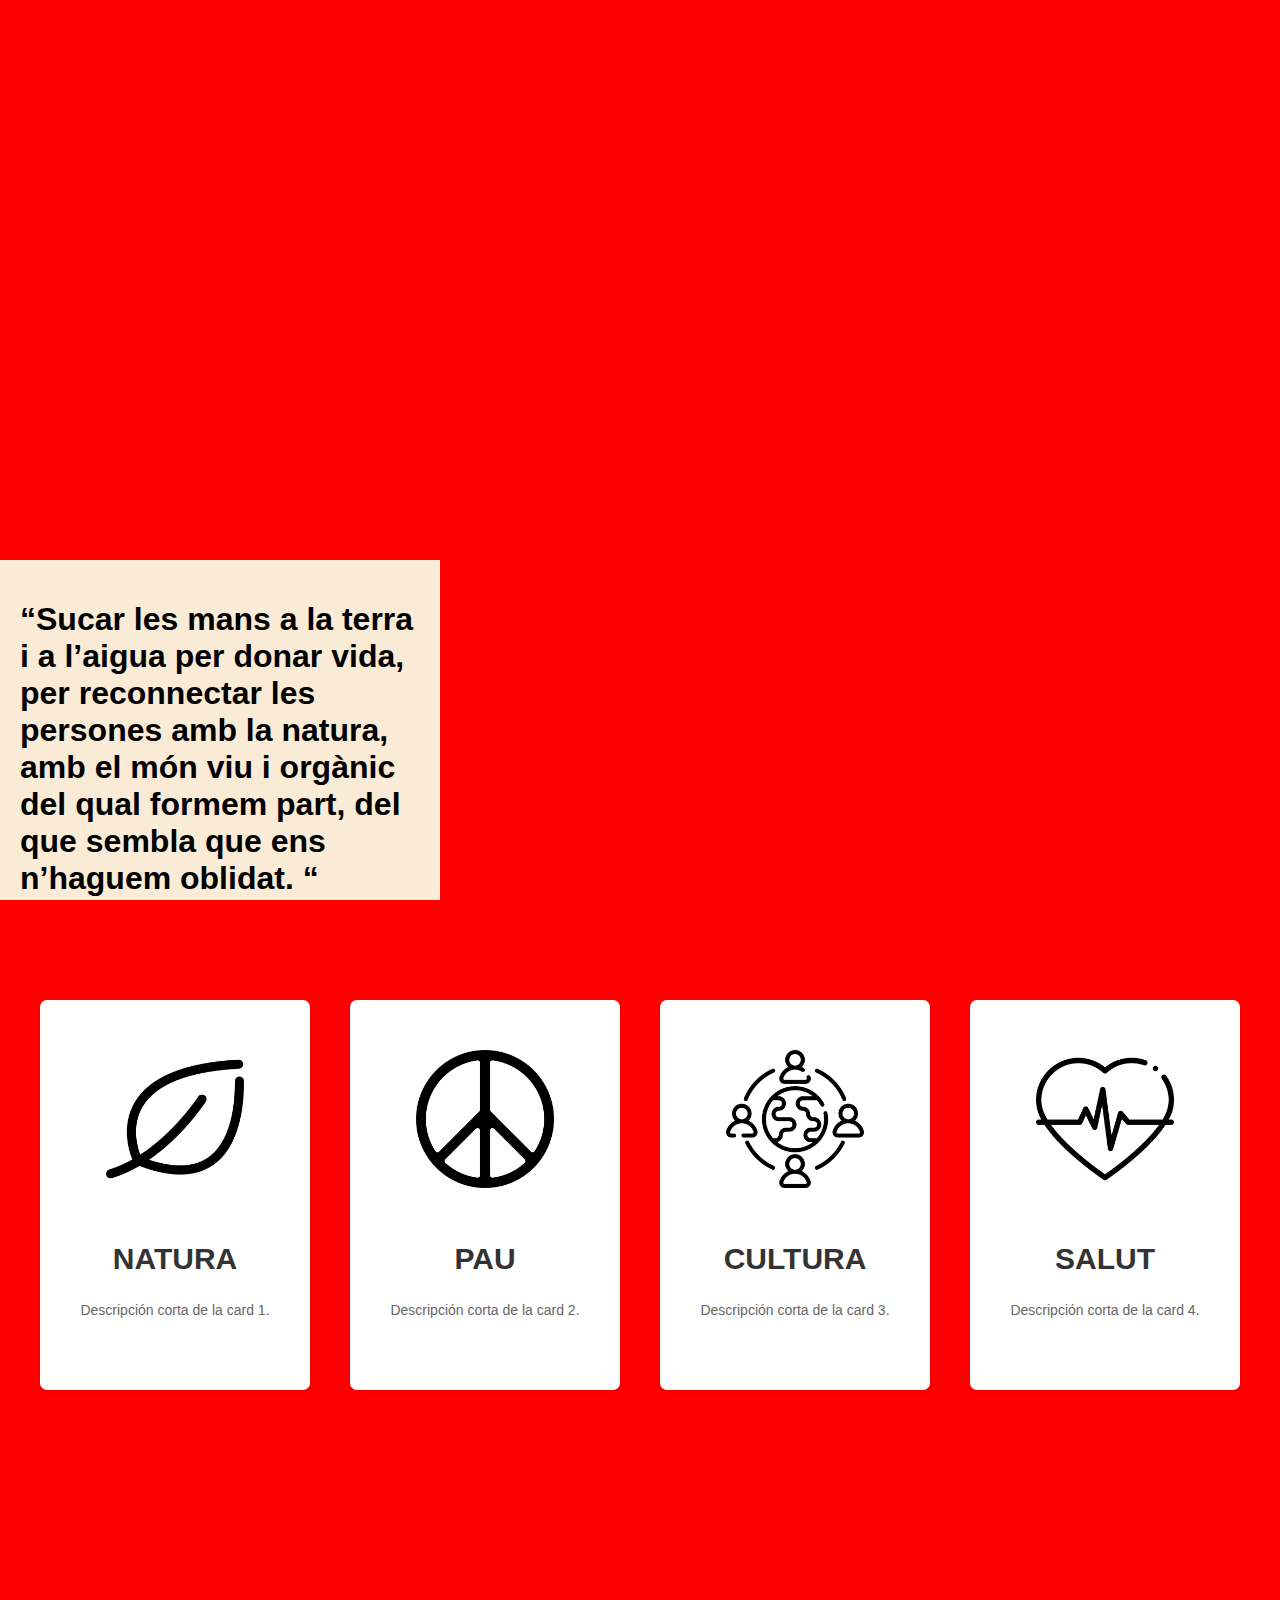
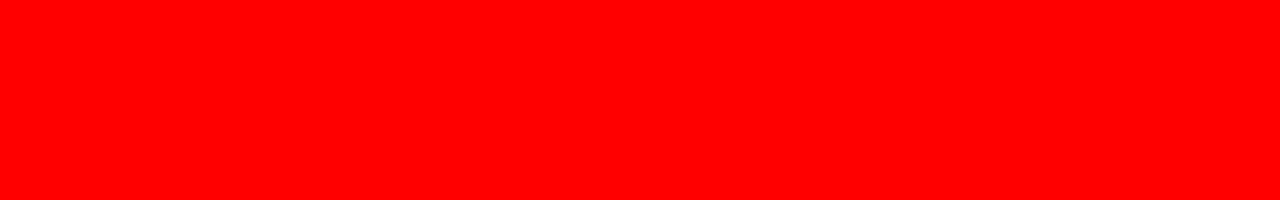
==== index.html @ 34afb7a5 "actualizació divendres 26" ====
<!DOCTYPE html>
<html lang="en">
<head>
    <meta charset="UTF-8">
    <meta http-equiv="X-UA-Compatible" content="IE=edge">
    <meta name="viewport" content="width=device-width, initial-scale=1.0">
    <title>Can Mas De La Riera</title>
    <link rel="stylesheet" href="index.css">
</head>
<body>
    
    <header>

    </header>
    
    <main>
        <div class="home">
            <img >
            
            <div class="main-img__box">
                <h1>“Sucar les mans a la terra i a l’aigua per donar vida,
                    per reconnectar les persones amb la natura,
                    amb el món viu i orgànic del qual formem part,
                    del que sembla que ens n’haguem oblidat. “</h1>
            </div>
        
        </div>

        <div class="slide_1">
            <div class="card-box">
                <div class="card">
                    <img src="/assets/leaf_514663.png" alt="Imagen 1">
                    <h2>NATURA</h2>
                    <p>Descripción corta de la card 1.</p>
                </div>
                
                <div class="card">
                    <img src="/assets/peace_1237610.png" alt="Imagen 2">
                    <h2>PAU</h2>
                    <p>Descripción corta de la card 2.</p>
                </div>
                
                <div class="card">
                    <img src="/assets/people_7429895.png" alt="Imagen 3">
                    <h2>CULTURA</h2>
                    <p>Descripción corta de la card 3.</p>
                </div>
                
                <div class="card">
                    <img src="/assets/heartbeat_5447943.png" alt="Imagen 4">
                    <h2>SALUT</h2>
                    <p>Descripción corta de la card 4.</p>
                </div>
            </div>
        </div>
    </main>
    
    <footer>

    </footer>
    

</body>
</html>
---- index.css ----
body{
    margin: 0;
    overflow-x: hidden;
    font-family: Arial, Helvetica, sans-serif;
}

.home{
    background-image: url(/assets/businessfornature-banner.png);
    width: 100vw;
    height: 100vh;
    background-color: rgb(255, 0, 0);
    position: relative;
}



.main-img__box{
    padding-top: 20px;
    padding-right: 20px;
    padding-bottom: 20px;
    padding-left: 20px;
    background-color: antiquewhite;
    height: 300px;
    width: 400px;
    position: absolute;
    bottom: 0;
    }

.slide_1{
    width: 100vw;
    height: 100vh;
    background-color: red;
}

.card-box{
    display: flex;
    justify-content: center;
}

.card {
    background-color: #ffffff;
    box-shadow: 0 2px 4px rgba(0, 0, 0, 0.1);
    border-radius: 7px;
    padding: 20px;
    margin: 20px;
    width: 230px;
    height: 350px;
    text-align: center;
    margin-top: 100px;
}

.card img {
    margin-top: 30px;
    width: 60%;
}

.card h2 {
    margin-top: 50px;
    color: #333333;
    font-size: 30px;
}

.card p {
    color: #666666;
    font-size: 14px;
    line-height: 1.4;
}
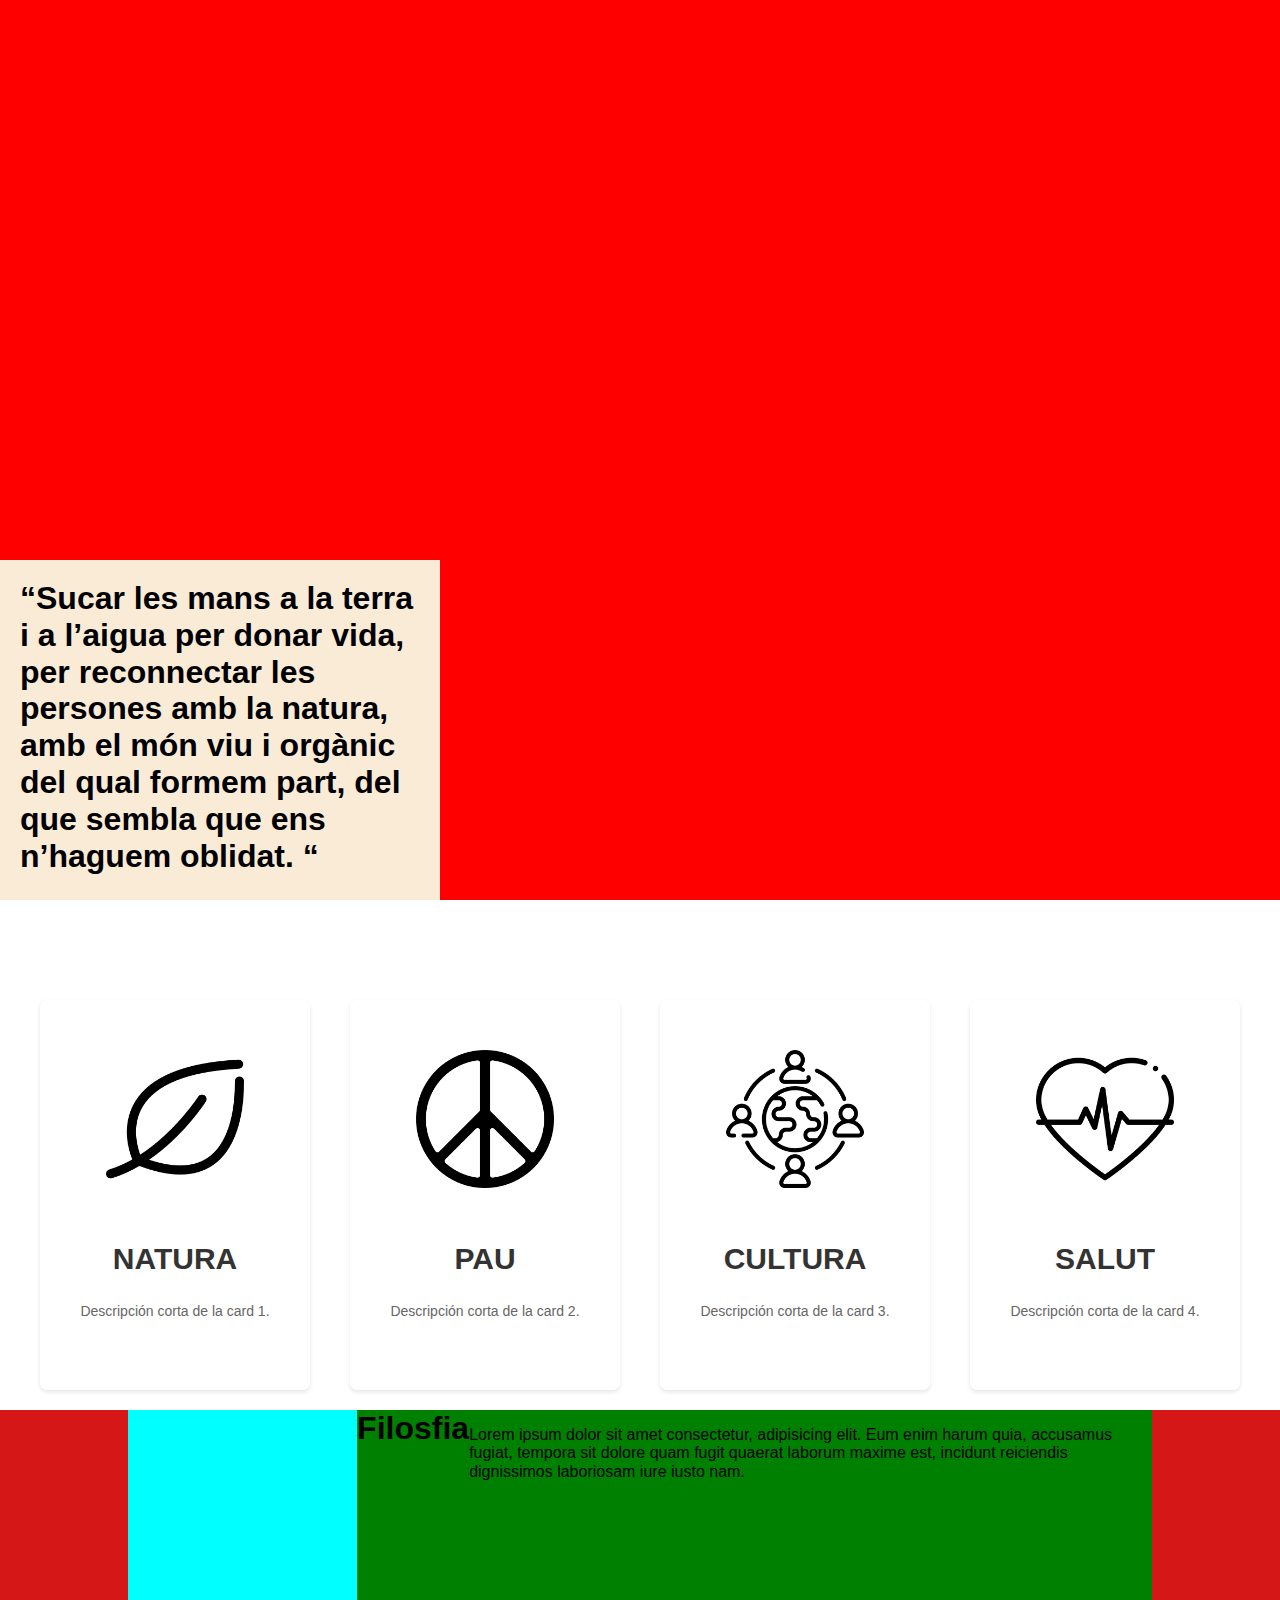
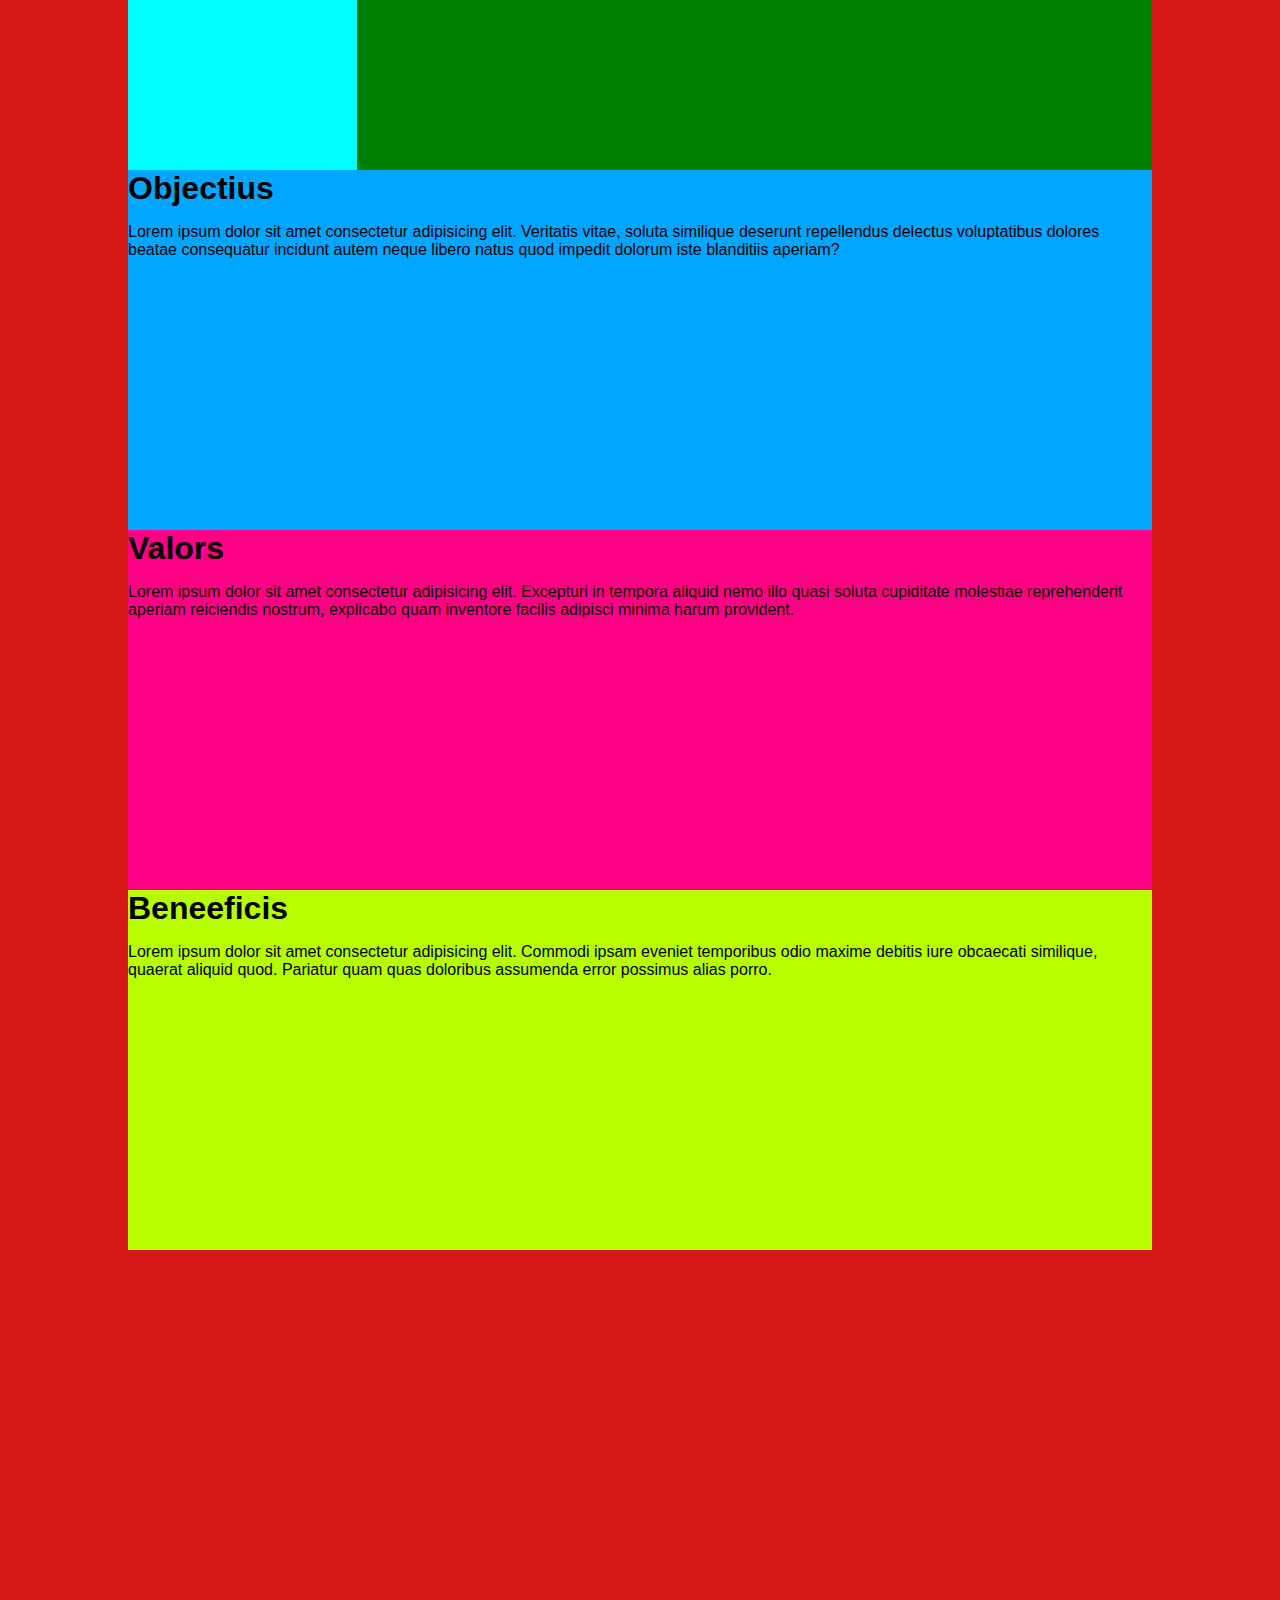
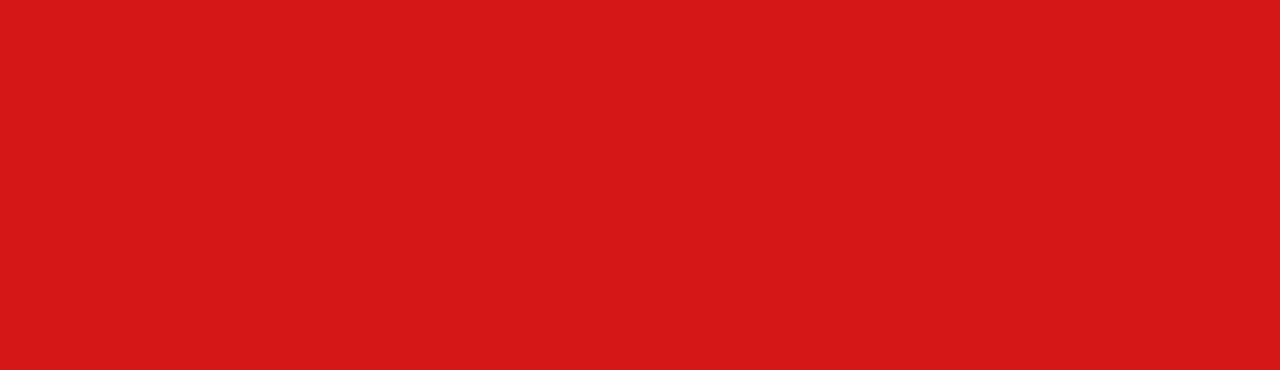
==== commit f0b6554e: "actulizacio" ====
--- a/index.html
+++ b/index.html
@@ -5,6 +5,7 @@
     <meta http-equiv="X-UA-Compatible" content="IE=edge">
     <meta name="viewport" content="width=device-width, initial-scale=1.0">
     <title>Can Mas De La Riera</title>
+    <link rel="stylesheet" href="normalize.css">
     <link rel="stylesheet" href="index.css">
 </head>
 <body>
@@ -53,6 +54,30 @@
                 </div>
             </div>
         </div>
+
+        <div class="slide_2">
+            <div class="info-container">
+                <div class="info-container-apartat__1">
+                    <div class="info-container-apartat__container-imatge">
+                        <img src="/" alt="">
+                    </div>
+                    <h1>Filosfia</h1>
+                    <p>Lorem ipsum dolor sit amet consectetur, adipisicing elit. Eum enim harum quia, accusamus fugiat, tempora sit dolore quam fugit quaerat laborum maxime est, incidunt reiciendis dignissimos laboriosam iure iusto nam.</p>
+                </div>
+                <div class="info-container-apartat__2">
+                    <h1>Objectius</h1>
+                    <p>Lorem ipsum dolor sit amet consectetur adipisicing elit. Veritatis vitae, soluta similique deserunt repellendus delectus voluptatibus dolores beatae consequatur incidunt autem neque libero natus quod impedit dolorum iste blanditiis aperiam?</p>
+                </div>
+                <div class="info-container-apartat__3">
+                    <h1>Valors</h1>
+                    <p>Lorem ipsum dolor sit amet consectetur adipisicing elit. Excepturi in tempora aliquid nemo illo quasi soluta cupiditate molestiae reprehenderit aperiam reiciendis nostrum, explicabo quam inventore facilis adipisci minima harum provident.</p>
+                </div>
+                <div class="info-container-apartat__4">
+                    <h1>Beneeficis</h1>
+                    <p>Lorem ipsum dolor sit amet consectetur adipisicing elit. Commodi ipsam eveniet temporibus odio maxime debitis iure obcaecati similique, quaerat aliquid quod. Pariatur quam quas doloribus assumenda error possimus alias porro.</p>
+                </div>
+            </div>
+        </div>
     </main>
     
     <footer>
--- a/index.css
+++ b/index.css
@@ -1,5 +1,4 @@
 body{
-    margin: 0;
     overflow-x: hidden;
     font-family: Arial, Helvetica, sans-serif;
 }
@@ -26,11 +25,18 @@
     bottom: 0;
     }
 
-.slide_1{
+.slide_1, {
     width: 100vw;
     height: 100vh;
-    background-color: red;
+    background-color: rgb(207, 166, 166);
 }
+
+.slide_2{
+    width: 100vw;
+    height: 240vh;
+    background-color: rgb(213, 23, 23);
+}
+
 
 .card-box{
     display: flex;
@@ -64,4 +70,50 @@
     color: #666666;
     font-size: 14px;
     line-height: 1.4;
+}
+
+.info-container{
+    width: 80vw;
+    height: 1440px;
+    background-color: red;
+    margin-left: auto;
+    margin-right: auto;
+}
+
+.info-container-apartat__1{
+    width: 80vw;
+    height: 360px;
+    background-color: green;
+
+    display: flex;
+    
+
+}
+
+.info-container-apartat__2{
+    width: 80vw;
+    height: 360px;
+    background-color: rgb(0, 166, 255);
+    
+
+}
+
+.info-container-apartat__3{
+    width: 80vw;
+    height: 360px;
+    background-color: rgb(255, 0, 132);
+
+}
+
+.info-container-apartat__4{
+    width: 80vw;
+    height: 360px;
+    background-color: rgb(183, 255, 0);
+
+}
+
+.info-container-apartat__container-imatge {
+    background-color: aqua;
+    height: 100%;
+    width: 50%;
 }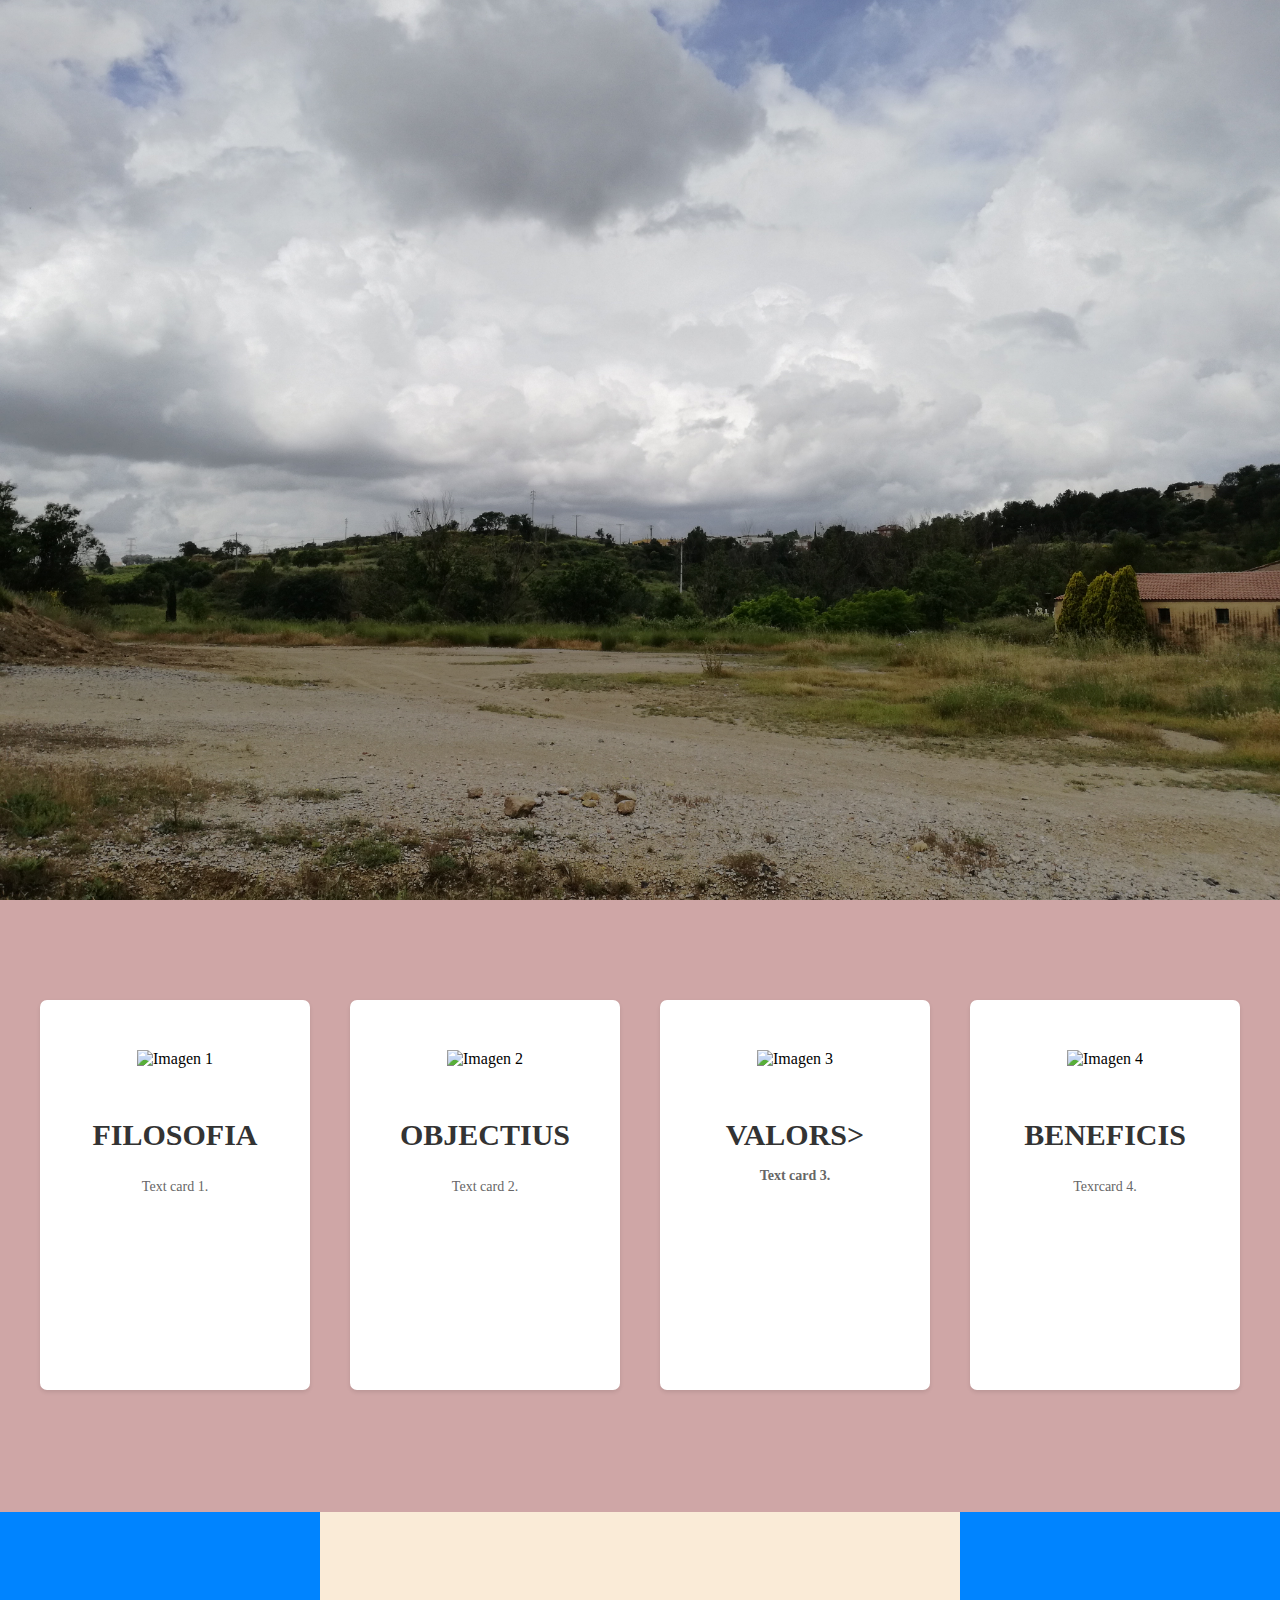
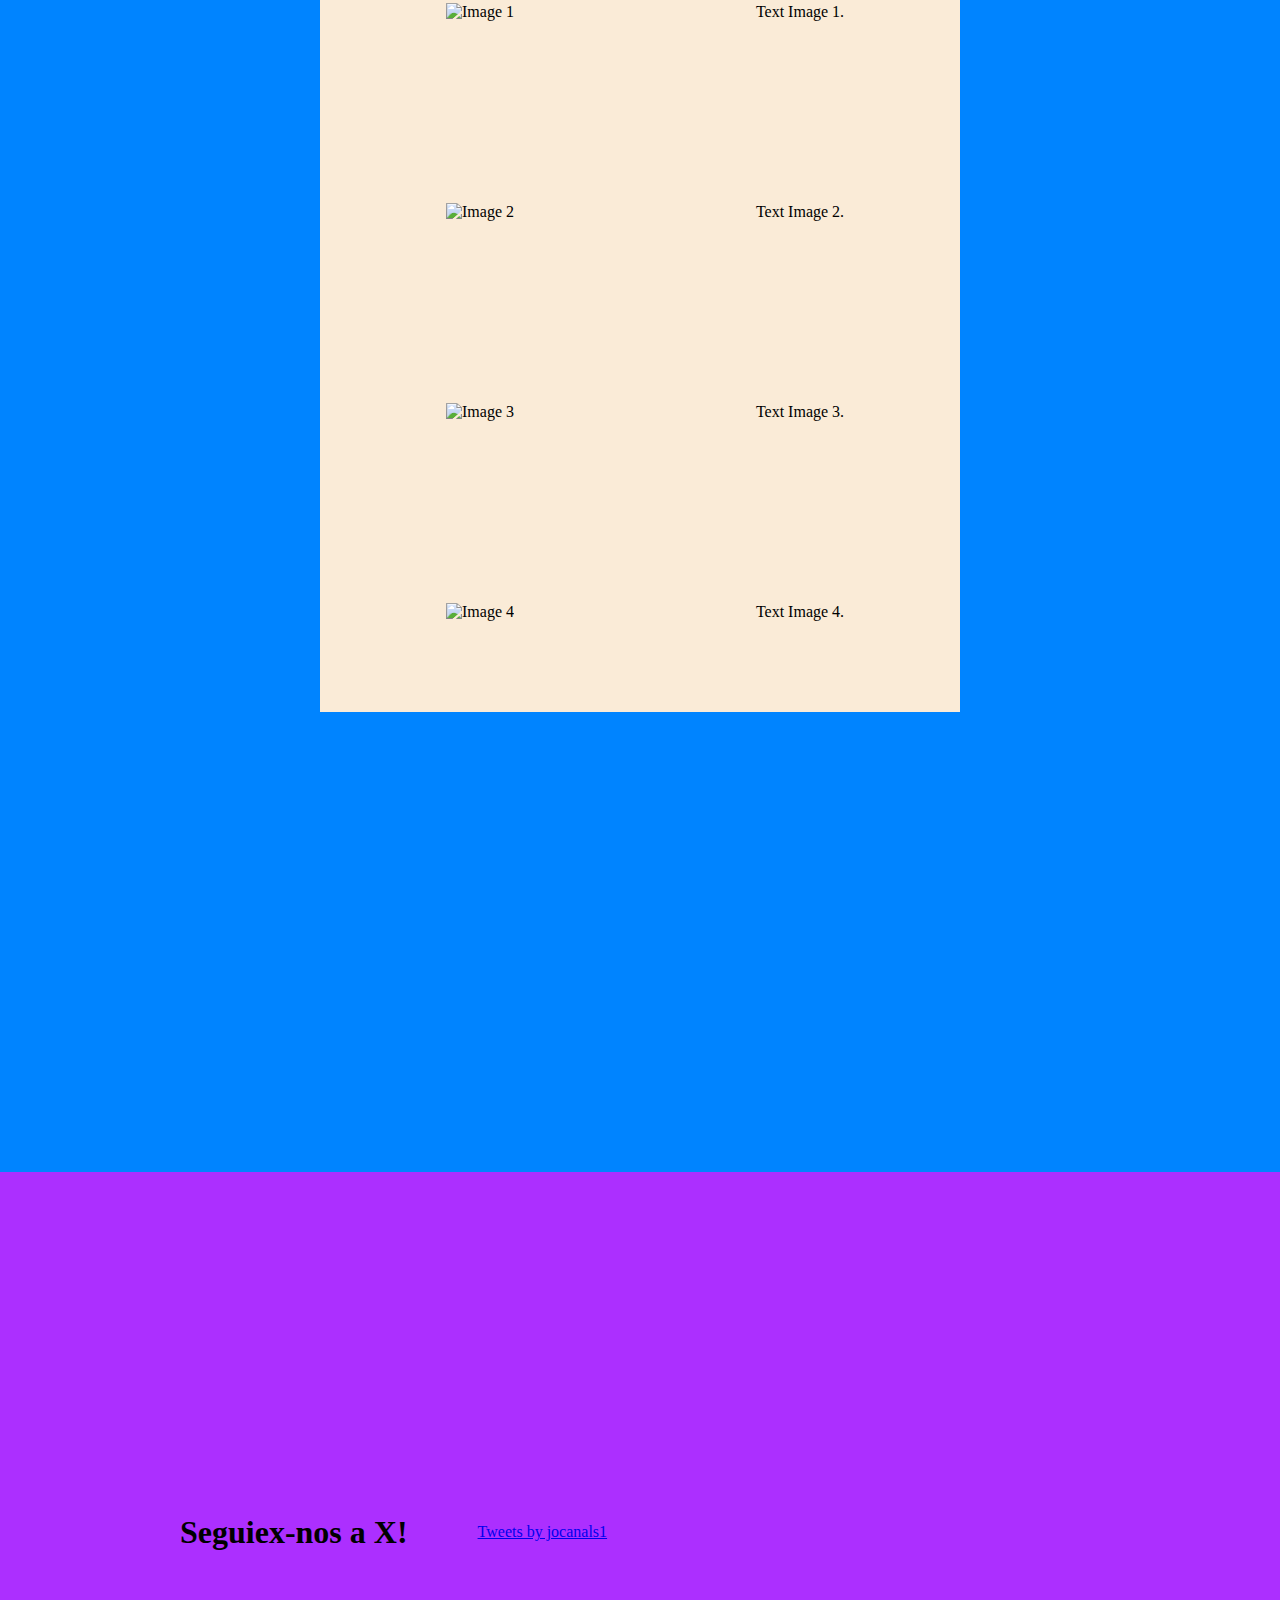
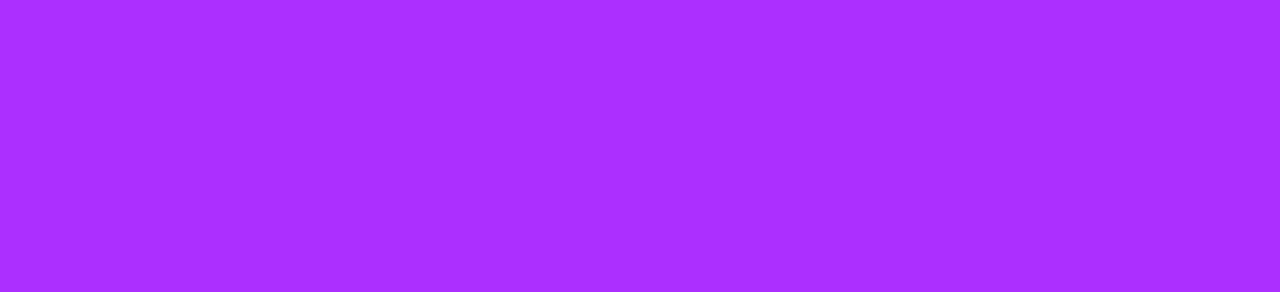
==== commit 59a1df89: "17/5/24 actualizació" ====
--- a/index.html
+++ b/index.html
@@ -2,88 +2,78 @@
 <html lang="en">
 <head>
     <meta charset="UTF-8">
-    <meta http-equiv="X-UA-Compatible" content="IE=edge">
     <meta name="viewport" content="width=device-width, initial-scale=1.0">
-    <title>Can Mas De La Riera</title>
-    <link rel="stylesheet" href="normalize.css">
-    <link rel="stylesheet" href="index.css">
+    <title>Can Mas</title>
+    <link rel="stylesheet" href="styles.css">
 </head>
 <body>
+  <div class="slide-0">
     
-    <header>
+  </div>
 
-    </header>
-    
-    <main>
-        <div class="home">
-            <img >
-            
-            <div class="main-img__box">
-                <h1>“Sucar les mans a la terra i a l’aigua per donar vida,
-                    per reconnectar les persones amb la natura,
-                    amb el món viu i orgànic del qual formem part,
-                    del que sembla que ens n’haguem oblidat. “</h1>
-            </div>
-        
-        </div>
+  <div class="slide-1">
+    <div class="card-box">
+      <div class="card">
+          <img src="/assets/leaf_514663.png" alt="Imagen 1">
+          <h2>FILOSOFIA</h2>
+          <p>Text card 1.</p>
+      </div>
+      
+      <div class="card">
+          <img src="/assets/peace_1237610.png" alt="Imagen 2">
+          <h2>OBJECTIUS</h2>
+          <p>Text card 2.</p>
+      </div>
+      
+      <div class="card">
+          <img src="/assets/people_7429895.png" alt="Imagen 3">
+          <h2>VALORS>
+          <p>Text card 3.</p>
+      </div>
+      
+      <div class="card">
+          <img src="/assets/heartbeat_5447943.png" alt="Imagen 4">
+          <h2>BENEFICIS</h2>
+          <p>Texrcard 4.</p>
+      </div>
+  </div>
 
-        <div class="slide_1">
-            <div class="card-box">
-                <div class="card">
-                    <img src="/assets/leaf_514663.png" alt="Imagen 1">
-                    <h2>NATURA</h2>
-                    <p>Descripción corta de la card 1.</p>
-                </div>
-                
-                <div class="card">
-                    <img src="/assets/peace_1237610.png" alt="Imagen 2">
-                    <h2>PAU</h2>
-                    <p>Descripción corta de la card 2.</p>
-                </div>
-                
-                <div class="card">
-                    <img src="/assets/people_7429895.png" alt="Imagen 3">
-                    <h2>CULTURA</h2>
-                    <p>Descripción corta de la card 3.</p>
-                </div>
-                
-                <div class="card">
-                    <img src="/assets/heartbeat_5447943.png" alt="Imagen 4">
-                    <h2>SALUT</h2>
-                    <p>Descripción corta de la card 4.</p>
-                </div>
-            </div>
-        </div>
+  <div class="slide-2">
+    <div class="grid-container">
+      <div class="grid-item">
+        <img src="image1.jpg" alt="Image 1">
+      </div>
+      <div class="grid-item">
+        <p>Text Image 1.</p>
+      </div>
+      <div class="grid-item">
+        <img src="image2.jpg" alt="Image 2">
+      </div>
+      <div class="grid-item">
+        <p>Text Image 2.</p>
+      </div>
+      <div class="grid-item">
+        <img src="image3.jpg" alt="Image 3">
+      </div>
+      <div class="grid-item">
+        <p>Text Image 3.</p>
+      </div>
+      <div class="grid-item">
+        <img src="image4.jpg" alt="Image 4">
+      </div>
+      <div class="grid-item">
+        <p>Text Image 4.</p>
+      </div>
+    </div>
+  </div>
 
-        <div class="slide_2">
-            <div class="info-container">
-                <div class="info-container-apartat__1">
-                    <div class="info-container-apartat__container-imatge">
-                        <img src="/" alt="">
-                    </div>
-                    <h1>Filosfia</h1>
-                    <p>Lorem ipsum dolor sit amet consectetur, adipisicing elit. Eum enim harum quia, accusamus fugiat, tempora sit dolore quam fugit quaerat laborum maxime est, incidunt reiciendis dignissimos laboriosam iure iusto nam.</p>
-                </div>
-                <div class="info-container-apartat__2">
-                    <h1>Objectius</h1>
-                    <p>Lorem ipsum dolor sit amet consectetur adipisicing elit. Veritatis vitae, soluta similique deserunt repellendus delectus voluptatibus dolores beatae consequatur incidunt autem neque libero natus quod impedit dolorum iste blanditiis aperiam?</p>
-                </div>
-                <div class="info-container-apartat__3">
-                    <h1>Valors</h1>
-                    <p>Lorem ipsum dolor sit amet consectetur adipisicing elit. Excepturi in tempora aliquid nemo illo quasi soluta cupiditate molestiae reprehenderit aperiam reiciendis nostrum, explicabo quam inventore facilis adipisci minima harum provident.</p>
-                </div>
-                <div class="info-container-apartat__4">
-                    <h1>Beneeficis</h1>
-                    <p>Lorem ipsum dolor sit amet consectetur adipisicing elit. Commodi ipsam eveniet temporibus odio maxime debitis iure obcaecati similique, quaerat aliquid quod. Pariatur quam quas doloribus assumenda error possimus alias porro.</p>
-                </div>
-            </div>
-        </div>
-    </main>
-    
-    <footer>
-
-    </footer>
-    
+  <div class="slide-3">
+    <div class="container">
+        <h1>Seguiex-nos a X!</h1>
+        <a class="twitter-timeline" data-lang="es" data-width="700" data-height="800" href="https://twitter.com/jocanals1?ref_src=twsrc%5Etfw">Tweets by jocanals1</a> 
+    </div>
+    <script async src="https://platform.twitter.com/widgets.js" charset="utf-8"></script>
+</div>
 
 </body>
 </html>--- a/styles.css
+++ b/styles.css
@@ -0,0 +1,111 @@
+body{
+    margin: 0;
+}
+
+
+
+/* slide 0 */
+.slide-0{
+    background-image: url(/assets/Zona_picnic_Can_Mas.jpg);
+    background-size: 100%;
+    background-repeat: no-repeat;
+    width: 100vw;
+    height: 100vh;
+    background-color: rgb(255, 0, 0);
+    position: relative;
+}
+
+
+/* slide 1 */
+.slide-1{
+    width: 100vw;
+    height: 100vh;
+    background-color: rgb(207, 166, 166);
+}
+
+/* slide 1  cartes*/
+.card-box{
+    display: flex;
+    justify-content: center;
+}
+
+.card {
+    background-color: #ffffff;
+    box-shadow: 0 2px 4px rgba(0, 0, 0, 0.1);
+    border-radius: 7px;
+    padding: 20px;
+    margin: 20px;
+    width: 230px;
+    height: 350px;
+    text-align: center;
+    margin-top: 100px;
+}
+
+.card img {
+    margin-top: 30px;
+    width: 60%;
+}
+
+.card h2 {
+    margin-top: 50px;
+    color: #333333;
+    font-size: 30px;
+}
+
+.card p {
+    color: #666666;
+    font-size: 14px;
+    line-height: 1.4;
+}
+/* slide2 */
+.slide-2{
+    width: 100vw;
+    height: 140vh;
+    background-color: rgb(0, 132, 255);
+    margin-top: 8%;
+}  
+
+/* grid */
+.grid-container {
+    display: grid;
+    grid-template-columns: 1fr 1fr;
+    grid-gap: 0px;
+    width: 50%;
+    margin: 0 auto;
+  }
+  
+  .grid-item {
+    height: 200px; 
+    display: flex;
+    align-items: center;
+    justify-content: center;
+    background-color: antiquewhite;
+  }
+  
+  .grid-item img {
+    max-width: 100%;
+    height: auto;
+  }
+  
+  .grid-item p {
+    text-align: center;
+  }
+
+
+  /* slide 3 */
+
+.slide-3{
+    width: 100vw;
+    height: 80vh;
+    background-color: rgb(172, 47, 255);
+    display: flex;
+}
+
+.container {
+    display: flex;
+    align-items: center;
+}
+.container h1 {
+    margin-right: 70px;
+    margin-left: 180px;
+}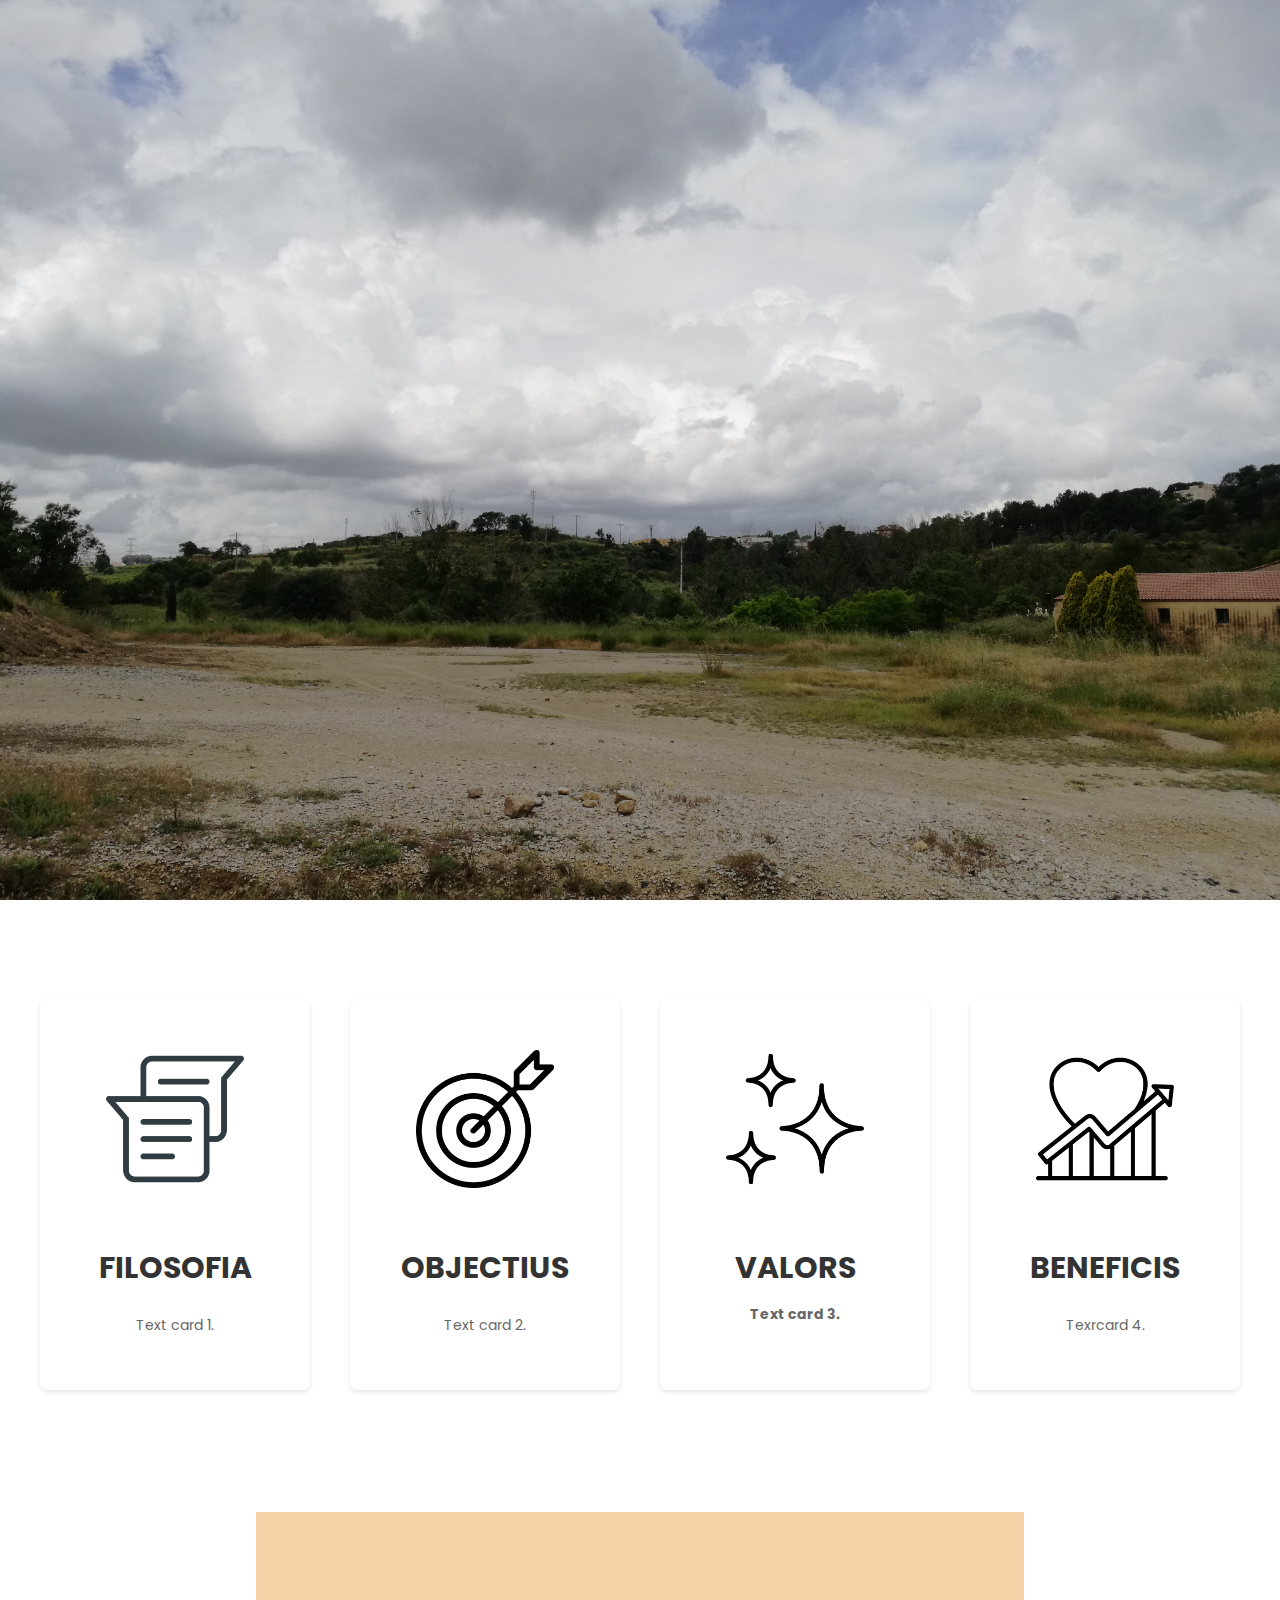
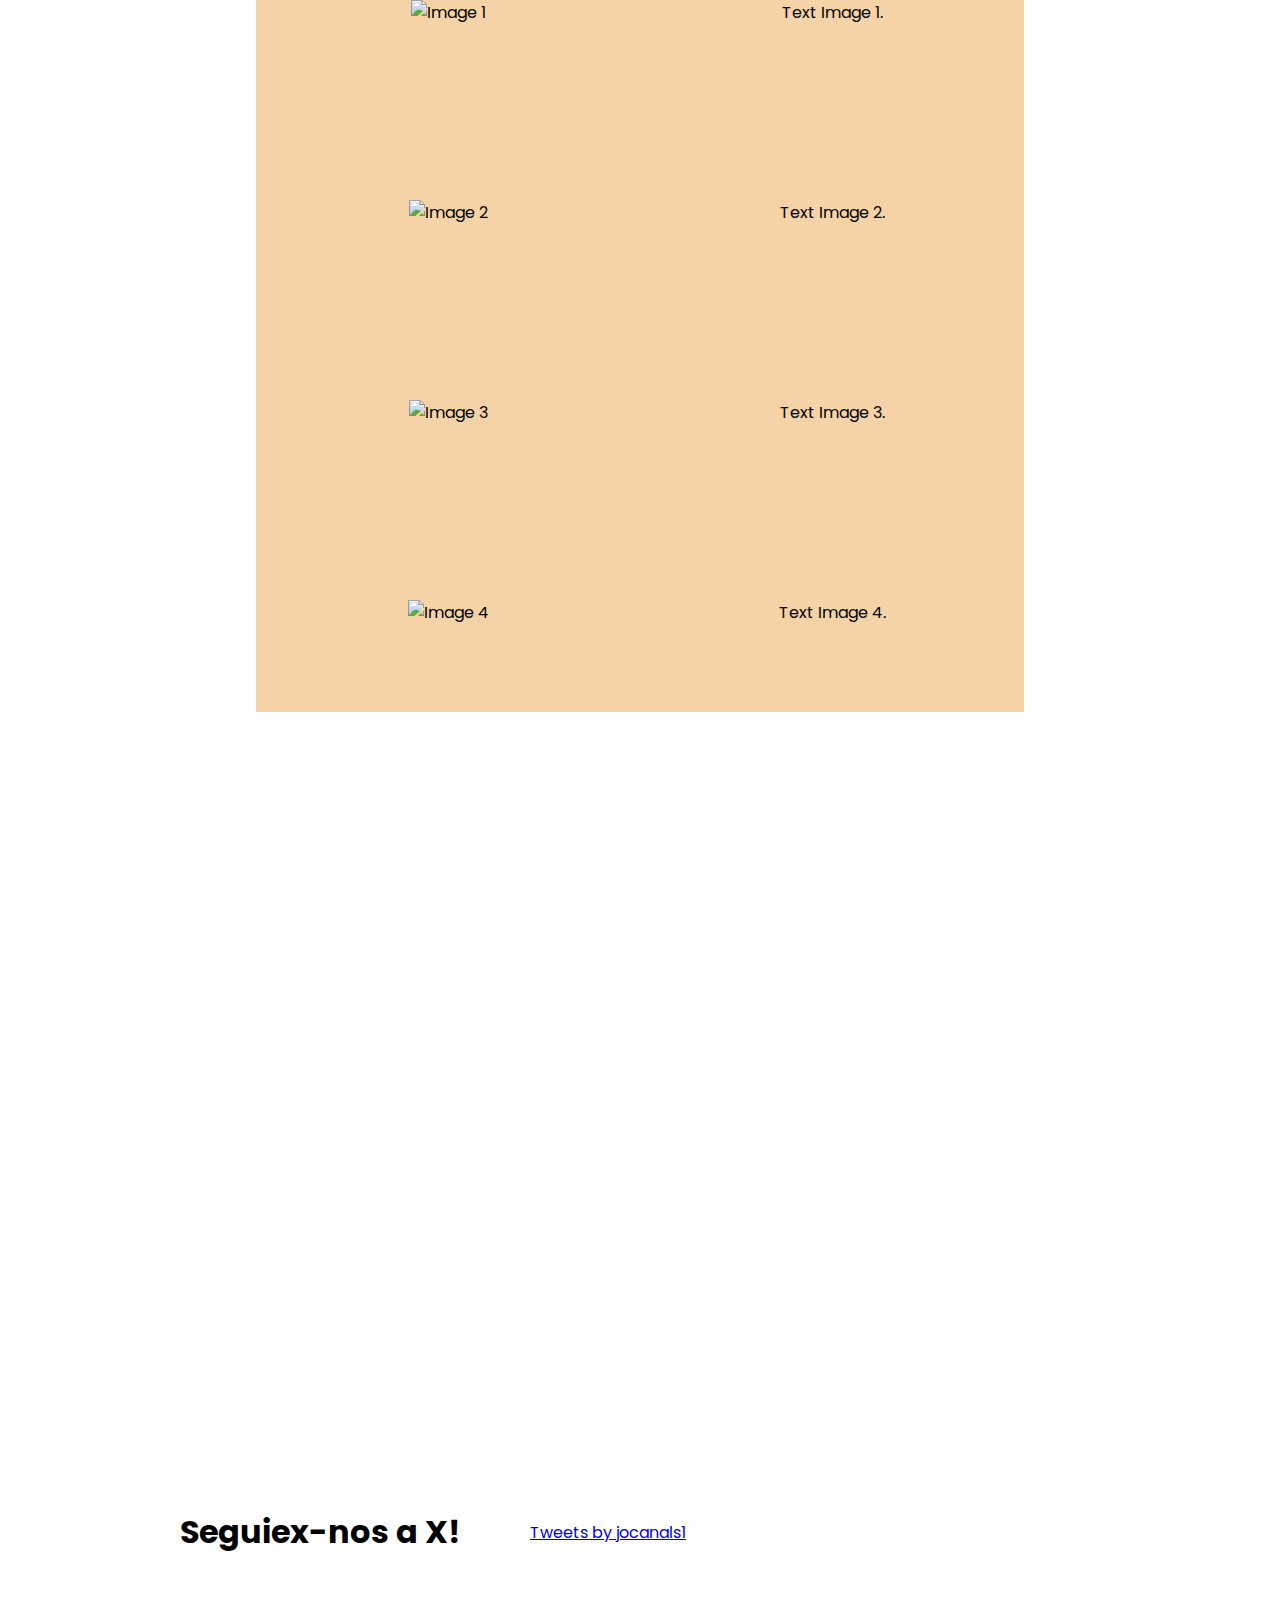
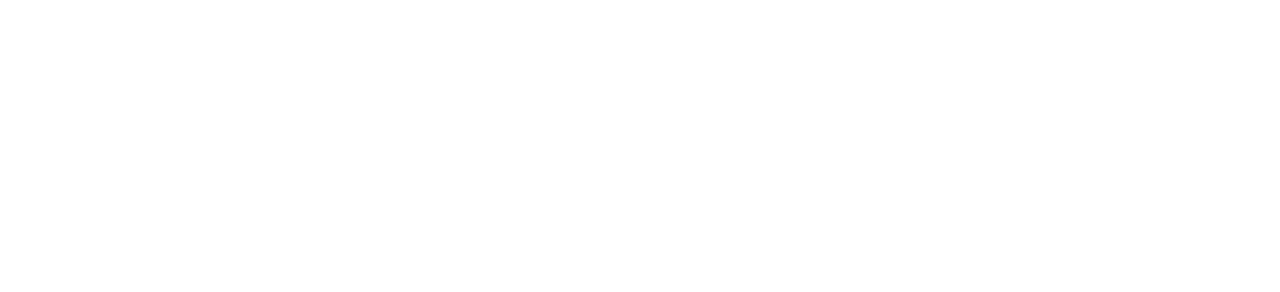
==== commit d0ffdb64: "24.5" ====
--- a/index.html
+++ b/index.html
@@ -14,25 +14,25 @@
   <div class="slide-1">
     <div class="card-box">
       <div class="card">
-          <img src="/assets/leaf_514663.png" alt="Imagen 1">
+          <img src="/assets/message_15453649.png" alt="Imagen 1">
           <h2>FILOSOFIA</h2>
           <p>Text card 1.</p>
       </div>
       
       <div class="card">
-          <img src="/assets/peace_1237610.png" alt="Imagen 2">
+          <img src="/assets/darts_2910816.png" alt="Imagen 2">
           <h2>OBJECTIUS</h2>
           <p>Text card 2.</p>
       </div>
       
       <div class="card">
-          <img src="/assets/people_7429895.png" alt="Imagen 3">
-          <h2>VALORS>
+          <img src="/assets/clean_685173.png" alt="Imagen 3">
+          <h2>VALORS
           <p>Text card 3.</p>
       </div>
       
       <div class="card">
-          <img src="/assets/heartbeat_5447943.png" alt="Imagen 4">
+          <img src="/assets/graph_10078767.png" alt="Imagen 4">
           <h2>BENEFICIS</h2>
           <p>Texrcard 4.</p>
       </div>
--- a/styles.css
+++ b/styles.css
@@ -1,5 +1,9 @@
-body{
+@import url('https://fonts.googleapis.com/css2?family=Poppins:wght@400;700&display=swap');
+
+body {
     margin: 0;
+    font-family: 'Poppins', sans-serif;
+    overflow-x: hidden;
 }
 
 
@@ -11,7 +15,7 @@
     background-repeat: no-repeat;
     width: 100vw;
     height: 100vh;
-    background-color: rgb(255, 0, 0);
+    background-color: rgb(255, 255, 255);
     position: relative;
 }
 
@@ -20,7 +24,7 @@
 .slide-1{
     width: 100vw;
     height: 100vh;
-    background-color: rgb(207, 166, 166);
+    background-color: rgb(255, 255, 255);
 }
 
 /* slide 1  cartes*/
@@ -57,11 +61,25 @@
     font-size: 14px;
     line-height: 1.4;
 }
+
+.card:hover{
+    padding: 50px;
+    margin: 50px;
+    width: 250px;
+    transition: 1s;
+}
+
+.card::after{
+    padding: 20px;
+    margin: 20px;
+    width: 230px;
+    transition: 1s;
+}
 /* slide2 */
 .slide-2{
     width: 100vw;
     height: 140vh;
-    background-color: rgb(0, 132, 255);
+    background-color: rgb(255, 255, 255);
     margin-top: 8%;
 }  
 
@@ -70,7 +88,7 @@
     display: grid;
     grid-template-columns: 1fr 1fr;
     grid-gap: 0px;
-    width: 50%;
+    width: 60%;
     margin: 0 auto;
   }
   
@@ -79,8 +97,9 @@
     display: flex;
     align-items: center;
     justify-content: center;
-    background-color: antiquewhite;
+    background-color: rgb(245, 211, 167);
   }
+  
   
   .grid-item img {
     max-width: 100%;
@@ -97,7 +116,7 @@
 .slide-3{
     width: 100vw;
     height: 80vh;
-    background-color: rgb(172, 47, 255);
+    background-color: rgb(255, 255, 255);
     display: flex;
 }
 
